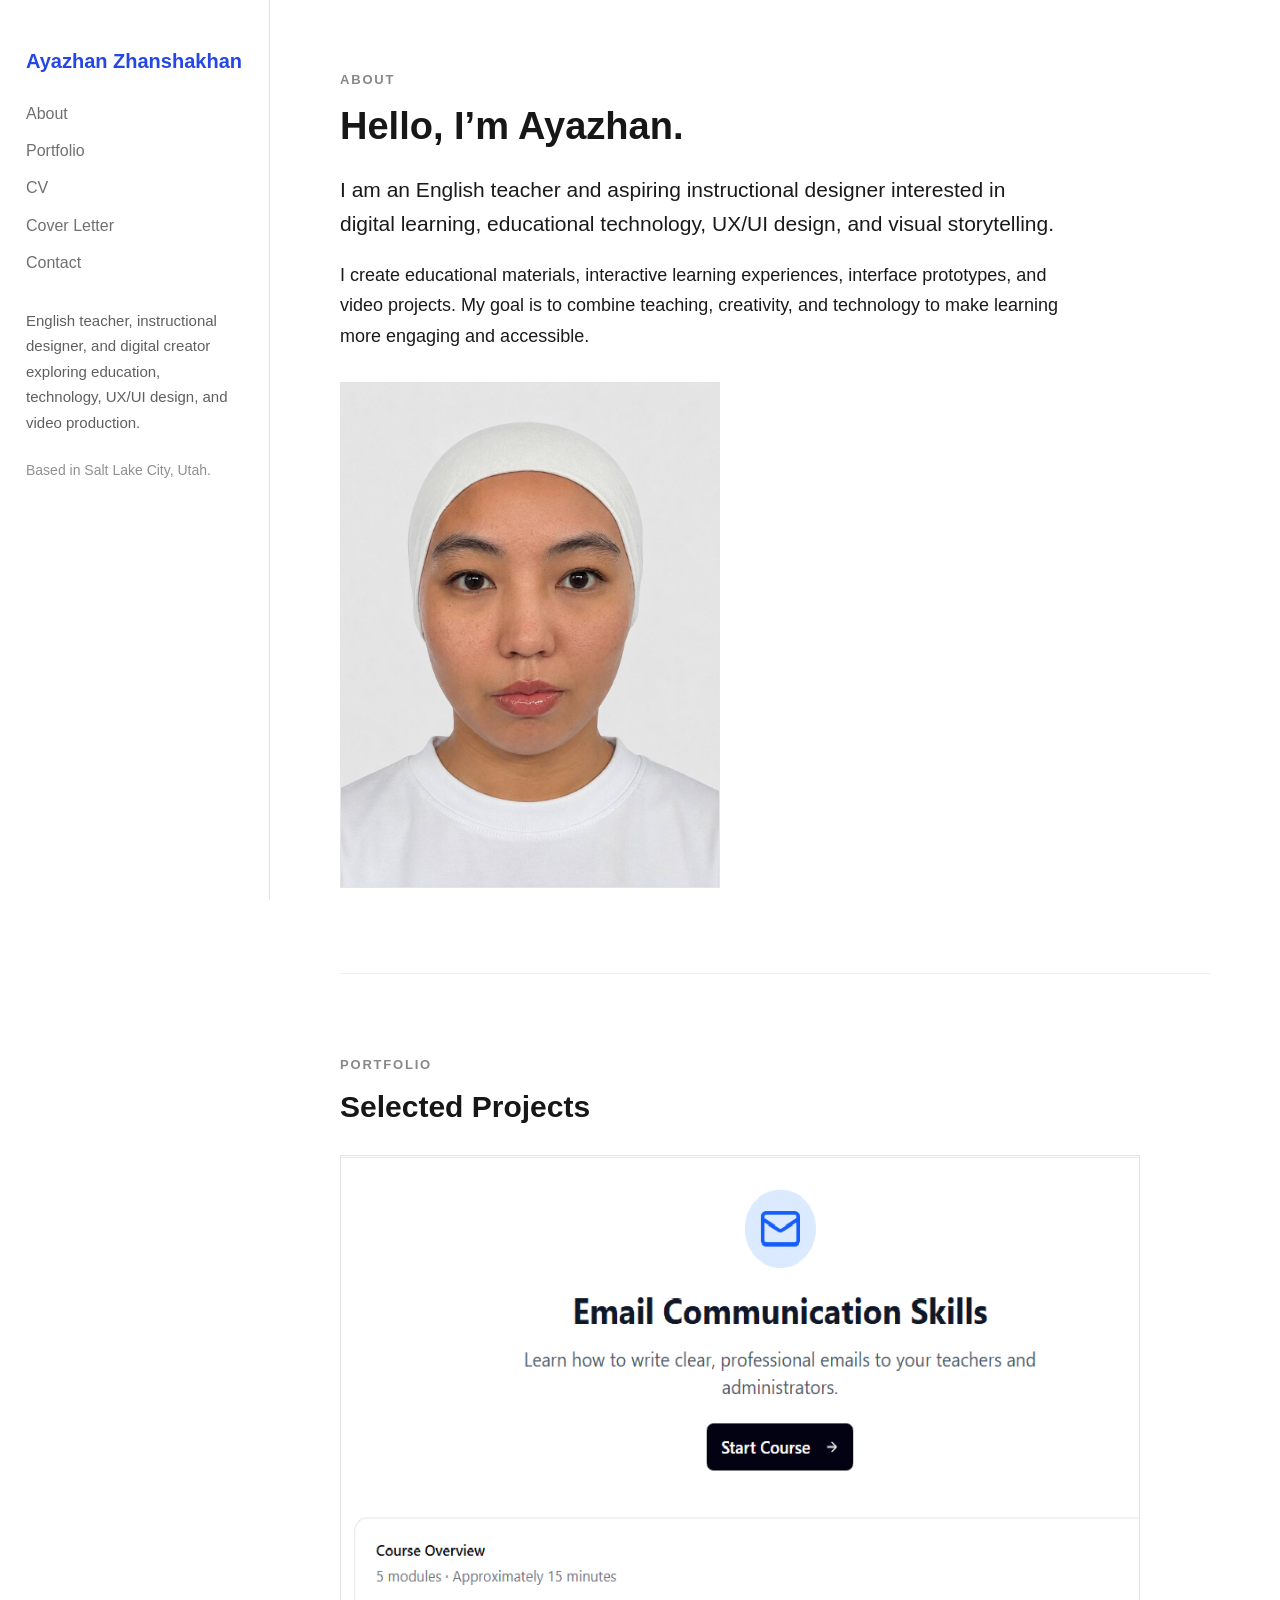
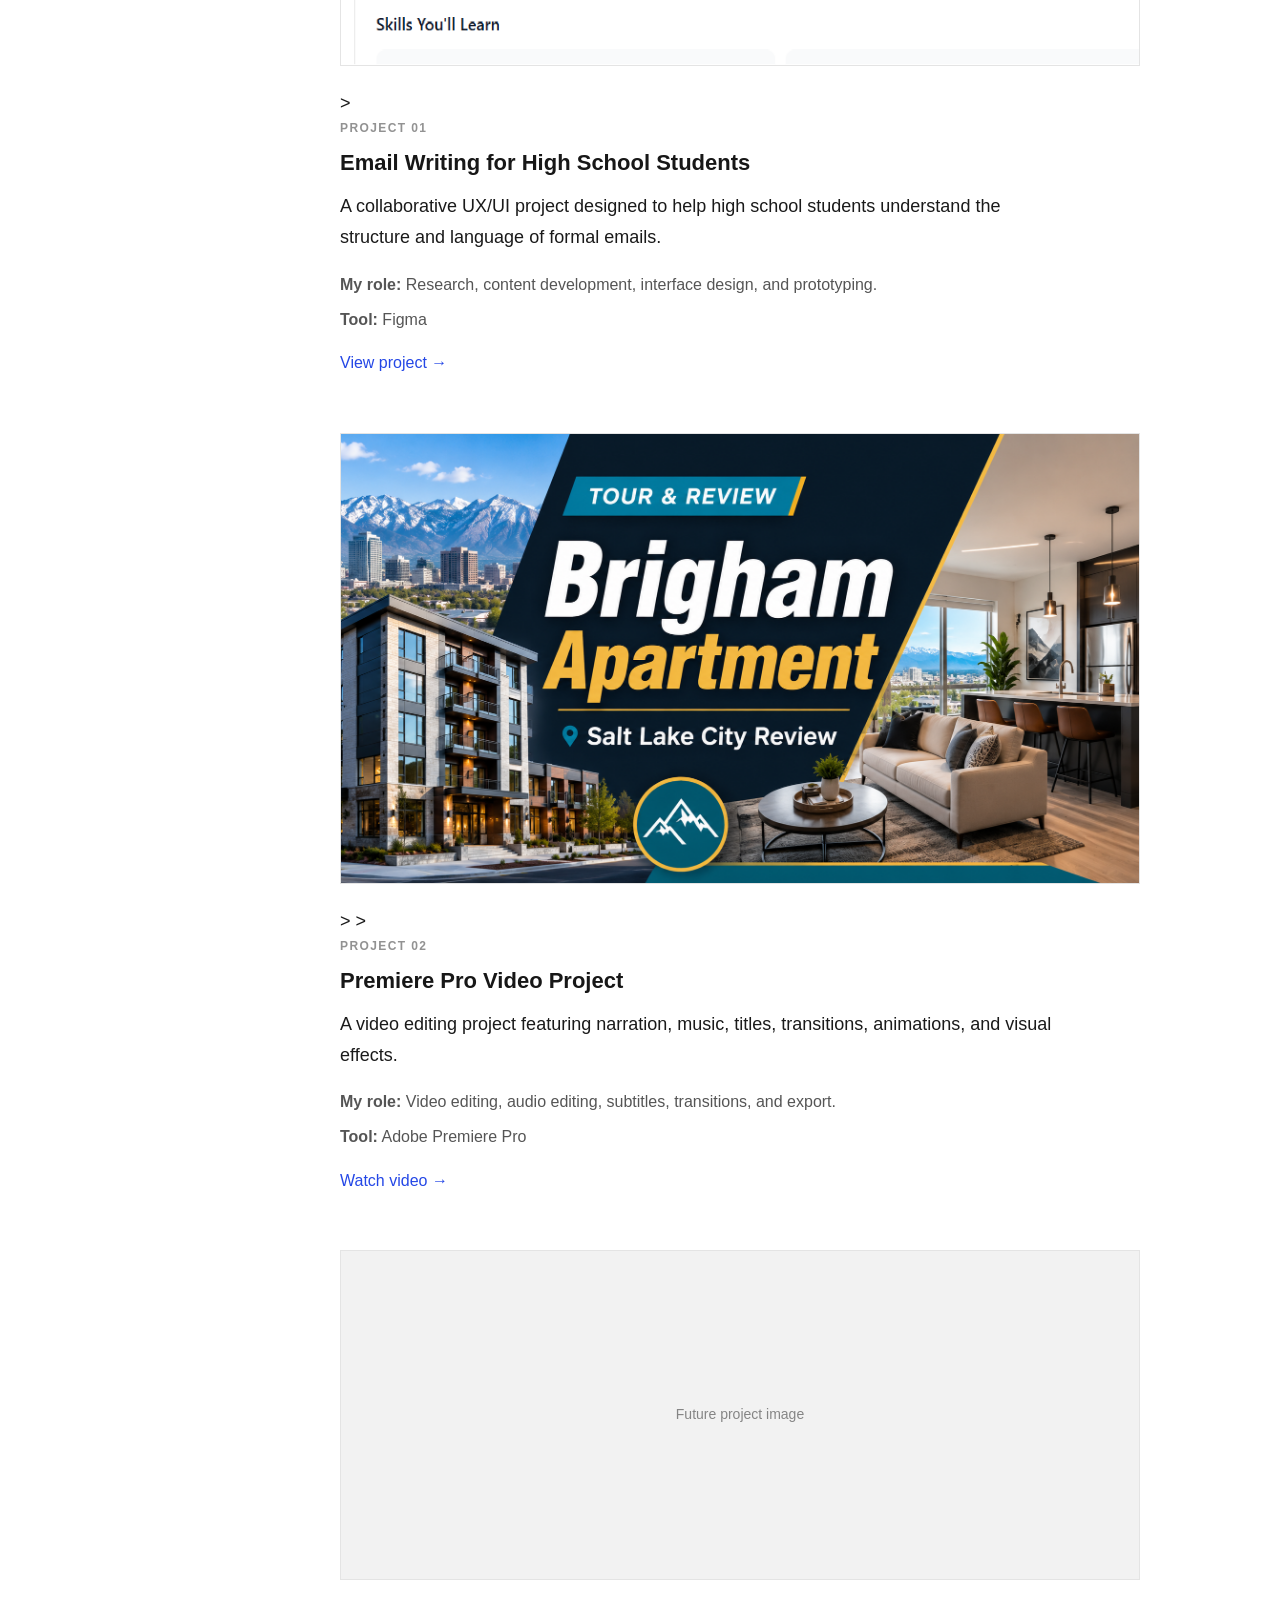
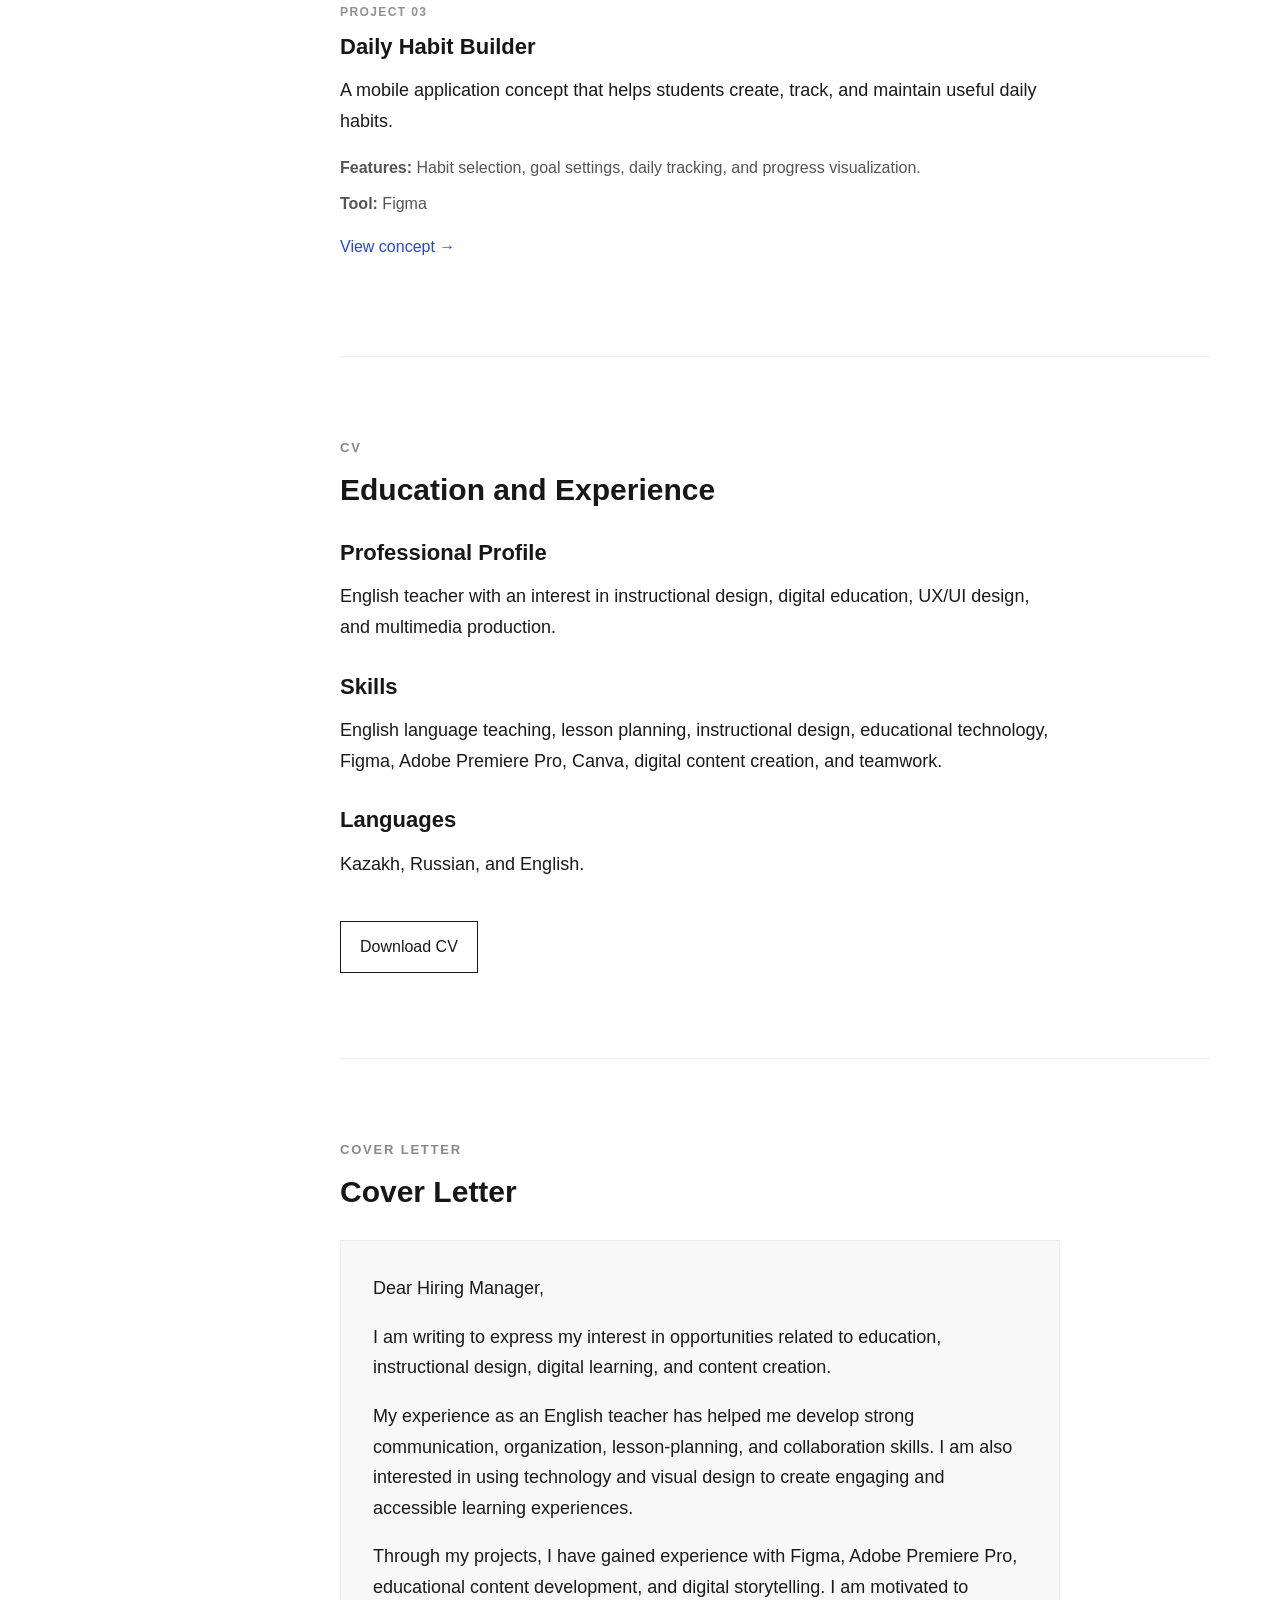
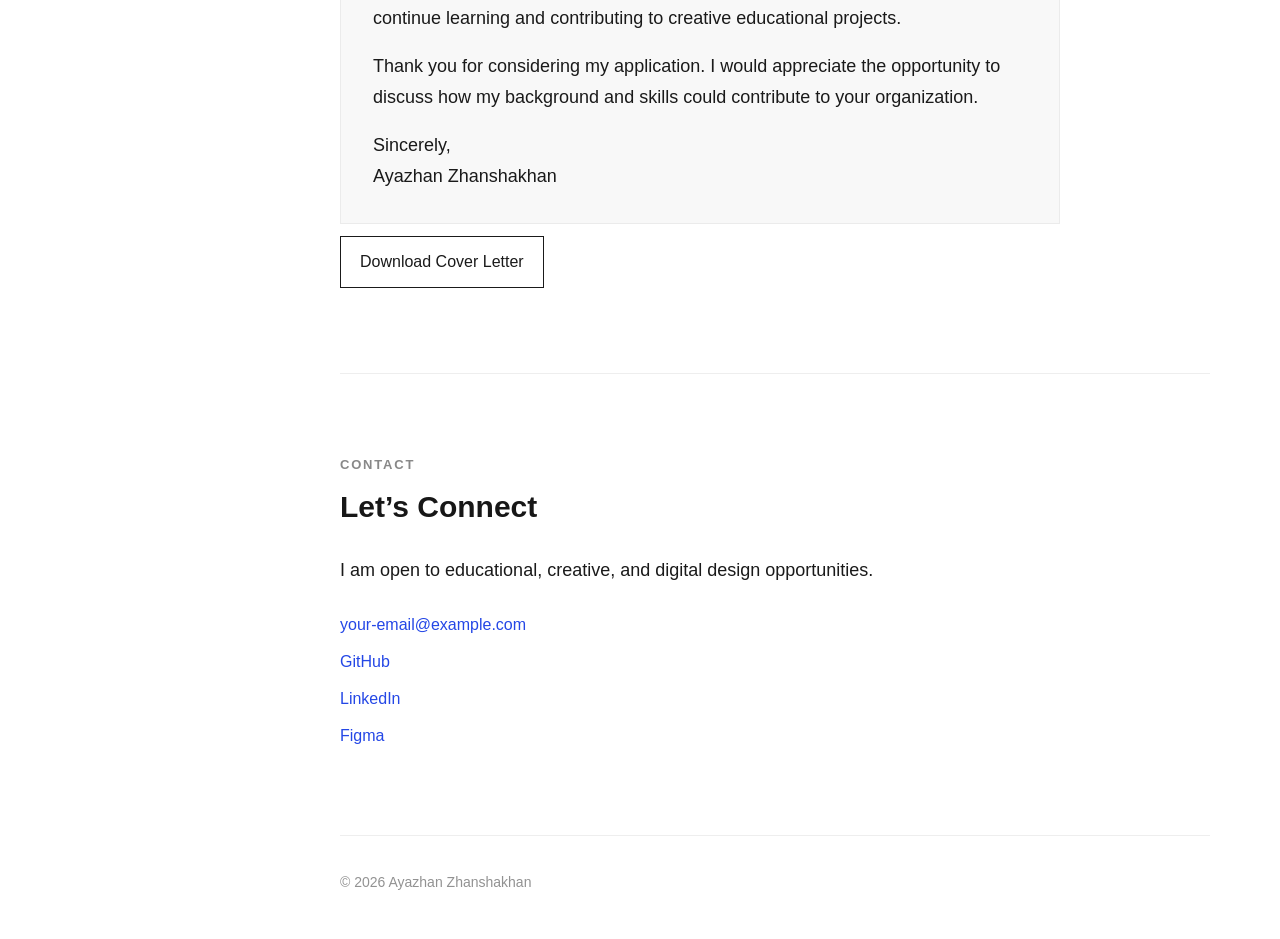
==== index.html @ 429265e7 "index.html" ====
<!DOCTYPE html>
<html lang="en">
<head>
  <meta charset="UTF-8">
  <meta name="viewport" content="width=device-width, initial-scale=1.0">

  <title>Ayazhan Zhanshakhan | Portfolio</title>

  <link rel="stylesheet" href="style.css">
</head>

<body>

  <div class="layout">

    <aside class="sidebar">

      <a class="name" href="#about">Ayazhan Zhanshakhan</a>

      <nav>
        <a href="#about">About</a>
        <a href="#projects">Portfolio</a>
        <a href="#cv">CV</a>
        <a href="#cover-letter">Cover Letter</a>
        <a href="#contact">Contact</a>
      </nav>

      <p class="intro">
        English teacher, instructional designer, and digital creator
        exploring education, technology, UX/UI design, and video production.
      </p>

      <p class="small-text">
        Based in Salt Lake City, Utah.
      </p>

    </aside>

    <main class="content">

      <section id="about" class="section hero">

        <p class="section-label">ABOUT</p>

        <h1>Hello, I’m Ayazhan.</h1>

        <p class="hero-text">
          I am an English teacher and aspiring instructional designer
          interested in digital learning, educational technology,
          UX/UI design, and visual storytelling.
        </p>

        <p>
          I create educational materials, interactive learning experiences,
          interface prototypes, and video projects. My goal is to combine
          teaching, creativity, and technology to make learning more engaging
          and accessible.
        </p>

      <img class="profile-photo" src="profile.jpg" alt="Ayazhan Zhanshakhan">

      </section>

      <section id="projects" class="section">

        <p class="section-label">PORTFOLIO</p>

        <h2>Selected Projects</h2>

        <div class="projects-grid">

          <article class="project-card">

      <img
  class="project-cover"
  src="./figma-project.png"
  alt="Figma project cover"
>
>

            <p class="project-number">PROJECT 01</p>

            <h3>Email Writing for High School Students</h3>

            <p>
              A collaborative UX/UI project designed to help high school
              students understand the structure and language of formal emails.
            </p>

            <p class="project-details">
              <strong>My role:</strong> Research, content development,
              interface design, and prototyping.
            </p>

            <p class="project-details">
              <strong>Tool:</strong> Figma
            </p>

         <a
  class="text-link"
  href="https://www.figma.com/make/5C29DuEDQfNIb1tpEvOKYN/Interactive-Communication-Skills-Module?fullscreen=1&t=7P2dflG2J21apfpF-1&code-node-id=0-9"
  target="_blank"
  rel="noopener noreferrer"
>
  View project →
</a>

          </article>

          <article class="project-card">

         <img
  class="project-cover"
  src="./premiere-project.png"
  alt="Brigham Apartment video review cover"
>
>
>

            <p class="project-number">PROJECT 02</p>

            <h3>Premiere Pro Video Project</h3>

            <p>
              A video editing project featuring narration, music,
              titles, transitions, animations, and visual effects.
            </p>

            <p class="project-details">
              <strong>My role:</strong> Video editing, audio editing,
              subtitles, transitions, and export.
            </p>

            <p class="project-details">
              <strong>Tool:</strong> Adobe Premiere Pro
            </p>

            <a class="text-link" href="https://drive.google.com/file/d/1sIJ8aYVLWOvwFfkOxB7EPO0jtzEZ383_/view?usp=drivesdk" target="_blank">
              Watch video →
            </a>

          </article>

          <article class="project-card">

            <div class="project-image">
              Future project image
            </div>

            <p class="project-number">PROJECT 03</p>

            <h3>Daily Habit Builder</h3>

            <p>
              A mobile application concept that helps students create,
              track, and maintain useful daily habits.
            </p>

            <p class="project-details">
              <strong>Features:</strong> Habit selection, goal settings,
              daily tracking, and progress visualization.
            </p>

            <p class="project-details">
              <strong>Tool:</strong> Figma
            </p>

            <a class="text-link" href="#" target="_blank">
              View concept →
            </a>

          </article>

        </div>

      </section>

      <section id="cv" class="section">

        <p class="section-label">CV</p>

        <h2>Education and Experience</h2>

        <div class="cv-block">

          <h3>Professional Profile</h3>

          <p>
            English teacher with an interest in instructional design,
            digital education, UX/UI design, and multimedia production.
          </p>

        </div>

        <div class="cv-block">

          <h3>Skills</h3>

          <p>
            English language teaching, lesson planning, instructional design,
            educational technology, Figma, Adobe Premiere Pro,
            Canva, digital content creation, and teamwork.
          </p>

        </div>

        <div class="cv-block">

          <h3>Languages</h3>

          <p>
            Kazakh, Russian, and English.
          </p>

        </div>

        <a class="button" href="#" target="_blank">
          Download CV
        </a>

      </section>

      <section id="cover-letter" class="section">

        <p class="section-label">COVER LETTER</p>

        <h2>Cover Letter</h2>

        <div class="letter">

          <p>Dear Hiring Manager,</p>

          <p>
            I am writing to express my interest in opportunities related to
            education, instructional design, digital learning, and content
            creation.
          </p>

          <p>
            My experience as an English teacher has helped me develop strong
            communication, organization, lesson-planning, and collaboration
            skills. I am also interested in using technology and visual design
            to create engaging and accessible learning experiences.
          </p>

          <p>
            Through my projects, I have gained experience with Figma,
            Adobe Premiere Pro, educational content development,
            and digital storytelling. I am motivated to continue learning
            and contributing to creative educational projects.
          </p>

          <p>
            Thank you for considering my application. I would appreciate
            the opportunity to discuss how my background and skills could
            contribute to your organization.
          </p>

          <p>
            Sincerely,<br>
            Ayazhan Zhanshakhan
          </p>

        </div>

        <a class="button" href="#" target="_blank">
          Download Cover Letter
        </a>

      </section>

      <section id="contact" class="section">

        <p class="section-label">CONTACT</p>

        <h2>Let’s Connect</h2>

        <p>
          I am open to educational, creative, and digital design opportunities.
        </p>

        <div class="contact-links">

          <a href="mailto:your-email@example.com">
            your-email@example.com
          </a>

          <a href="https://github.com/your-username" target="_blank">
            GitHub
          </a>

          <a href="#" target="_blank">
            LinkedIn
          </a>

          <a href="#" target="_blank">
            Figma
          </a>

        </div>

      </section>

      <footer>
        <p>© 2026 Ayazhan Zhanshakhan</p>
      </footer>

    </main>

  </div>

</body>
</html>
---- style.css ----
* {
  box-sizing: border-box;
}

html {
  scroll-behavior: smooth;
}

body {
  margin: 0;
  background: #ffffff;
  color: #1a1a1a;
  font-family: Arial, Helvetica, sans-serif;
  font-size: 18px;
  line-height: 1.7;
}

a {
  color: inherit;
}

/* ОСНОВНАЯ СТРУКТУРА */

.layout {
  display: grid;
  grid-template-columns: 270px minmax(0, 1fr);
  min-height: 100vh;
}

/* ЛЕВАЯ ПАНЕЛЬ */

.sidebar {
  position: fixed;
  top: 0;
  left: 0;
  width: 270px;
  height: 100vh;
  padding: 48px 26px;
  overflow-y: auto;
  border-right: 1px solid #e2e2e2;
  background: #ffffff;
}

.name {
  display: block;
  margin-bottom: 26px;
  color: #2447e6;
  font-size: 20px;
  font-weight: 600;
  line-height: 1.3;
  text-decoration: none;
}

.sidebar nav {
  margin-bottom: 32px;
}

.sidebar nav a {
  display: block;
  width: fit-content;
  margin-bottom: 10px;
  color: #707070;
  font-size: 16px;
  text-decoration: none;
  transition: color 0.2s ease;
}

.sidebar nav a:hover {
  color: #2447e6;
}

.intro {
  max-width: 210px;
  margin: 0;
  color: #5f5f5f;
  font-size: 15px;
  line-height: 1.7;
}

.small-text {
  margin-top: 24px;
  color: #909090;
  font-size: 14px;
}

/* ОСНОВНОЙ КОНТЕНТ */

.content {
  grid-column: 2;
  width: 100%;
  max-width: 1050px;
  padding: 54px 70px 40px;
}

.section {
  padding: 15px 0 85px;
  border-bottom: 1px solid #eeeeee;
}

.section + .section {
  padding-top: 80px;
}

.section-label {
  margin: 0 0 12px;
  color: #888888;
  font-size: 13px;
  font-weight: 600;
  letter-spacing: 1.8px;
}

h1,
h2,
h3 {
  color: #171717;
  line-height: 1.25;
}

h1 {
  margin: 0 0 22px;
  font-size: 38px;
  font-weight: 600;
}

h2 {
  margin: 0 0 30px;
  font-size: 30px;
  font-weight: 600;
}

h3 {
  margin: 10px 0 15px;
  font-size: 22px;
  font-weight: 600;
}

p {
  max-width: 720px;
  margin-top: 0;
  margin-bottom: 18px;
  font-size: 18px;
}

.hero-text {
  max-width: 720px;
  font-size: 21px;
  line-height: 1.65;
}

/* ФОТО */

.profile-photo {
  display: block;
  width: 100%;
  max-width: 380px;
  height: auto;
  margin-top: 30px;
  border: 1px solid #e4e4e4;
}

/* ПРОЕКТЫ */

.projects-grid {
  display: grid;
  grid-template-columns: 1fr;
  gap: 45px;
}

.project-card {
  width: 100%;
  max-width: 800px;
  padding-bottom: 10px;
}

.project-image {
  display: flex;
  align-items: center;
  justify-content: center;
  width: 100%;
  height: 330px;
  margin-bottom: 22px;
  border: 1px solid #e4e4e4;
  background: #f2f2f2;
  color: #858585;
  font-size: 14px;
}

.project-number {
  margin-bottom: 5px;
  color: #929292;
  font-size: 12px;
  font-weight: 600;
  letter-spacing: 1.4px;
}

.project-details {
  margin-bottom: 8px;
  color: #555555;
  font-size: 16px;
}

.text-link {
  display: inline-block;
  margin-top: 8px;
  color: #2447e6;
  font-size: 16px;
  font-weight: 500;
  text-decoration: none;
}

.text-link:hover {
  text-decoration: underline;
}

/* CV */

.cv-block {
  max-width: 720px;
  margin-bottom: 30px;
}

.button {
  display: inline-block;
  margin-top: 12px;
  padding: 11px 19px;
  border: 1px solid #1a1a1a;
  background: transparent;
  color: #1a1a1a;
  font-size: 16px;
  text-decoration: none;
  transition: all 0.2s ease;
}

.button:hover {
  background: #1a1a1a;
  color: #ffffff;
}

/* COVER LETTER */

.letter {
  max-width: 720px;
  padding: 32px;
  border: 1px solid #ebebeb;
  background: #f8f8f8;
}

.letter p:last-child {
  margin-bottom: 0;
}

/* CONTACT */

.contact-links {
  display: flex;
  flex-direction: column;
  align-items: flex-start;
  gap: 10px;
  margin-top: 25px;
}

.contact-links a {
  color: #2447e6;
  font-size: 16px;
  text-decoration: none;
}

.contact-links a:hover {
  text-decoration: underline;
}

/* FOOTER */

footer {
  padding: 35px 0 5px;
  color: #929292;
}

footer p {
  margin: 0;
  font-size: 14px;
}

/* ПЛАНШЕТЫ */

@media (max-width: 800px) {
  .layout {
    display: block;
  }

  .sidebar {
    position: static;
    width: 100%;
    height: auto;
    padding: 30px 24px;
    border-right: none;
    border-bottom: 1px solid #e2e2e2;
  }

  .sidebar nav {
    margin-bottom: 24px;
  }

  .sidebar nav a {
    display: inline-block;
    margin-right: 16px;
    margin-bottom: 8px;
  }

  .intro {
    max-width: 520px;
  }

  .content {
    width: 100%;
    max-width: none;
    padding: 40px 24px;
  }

  .section {
    padding-bottom: 65px;
  }

  .section + .section {
    padding-top: 60px;
  }

  h1 {
    font-size: 32px;
  }

  h2 {
    font-size: 27px;
  }

  h3 {
    font-size: 21px;
  }

  p {
    font-size: 17px;
  }

  .hero-text {
    font-size: 19px;
  }

  .profile-photo {
    max-width: 340px;
    height: auto;
  }

  .project-image {
    height: 260px;
  }

  .letter {
    padding: 24px;
  }
}

/* ТЕЛЕФОНЫ */

@media (max-width: 480px) {
  body {
    font-size: 16px;
  }

  .sidebar {
    padding: 25px 20px;
  }

  .content {
    padding: 34px 20px;
  }

  h1 {
    font-size: 29px;
  }

  h2 {
    font-size: 25px;
  }

  p {
    font-size: 16px;
  }

  .hero-text {
    font-size: 18px;
  }

  .profile-photo {
    width: 100%;
    max-width: 100%;
    height: auto;
  }

  .project-image {
    height: 220px;
  }
}
.project-cover {
  display: block;
  width: 100%;
  max-width: 800px;
  height: auto;
  margin-bottom: 22px;
  border: 1px solid #e4e4e4;
}
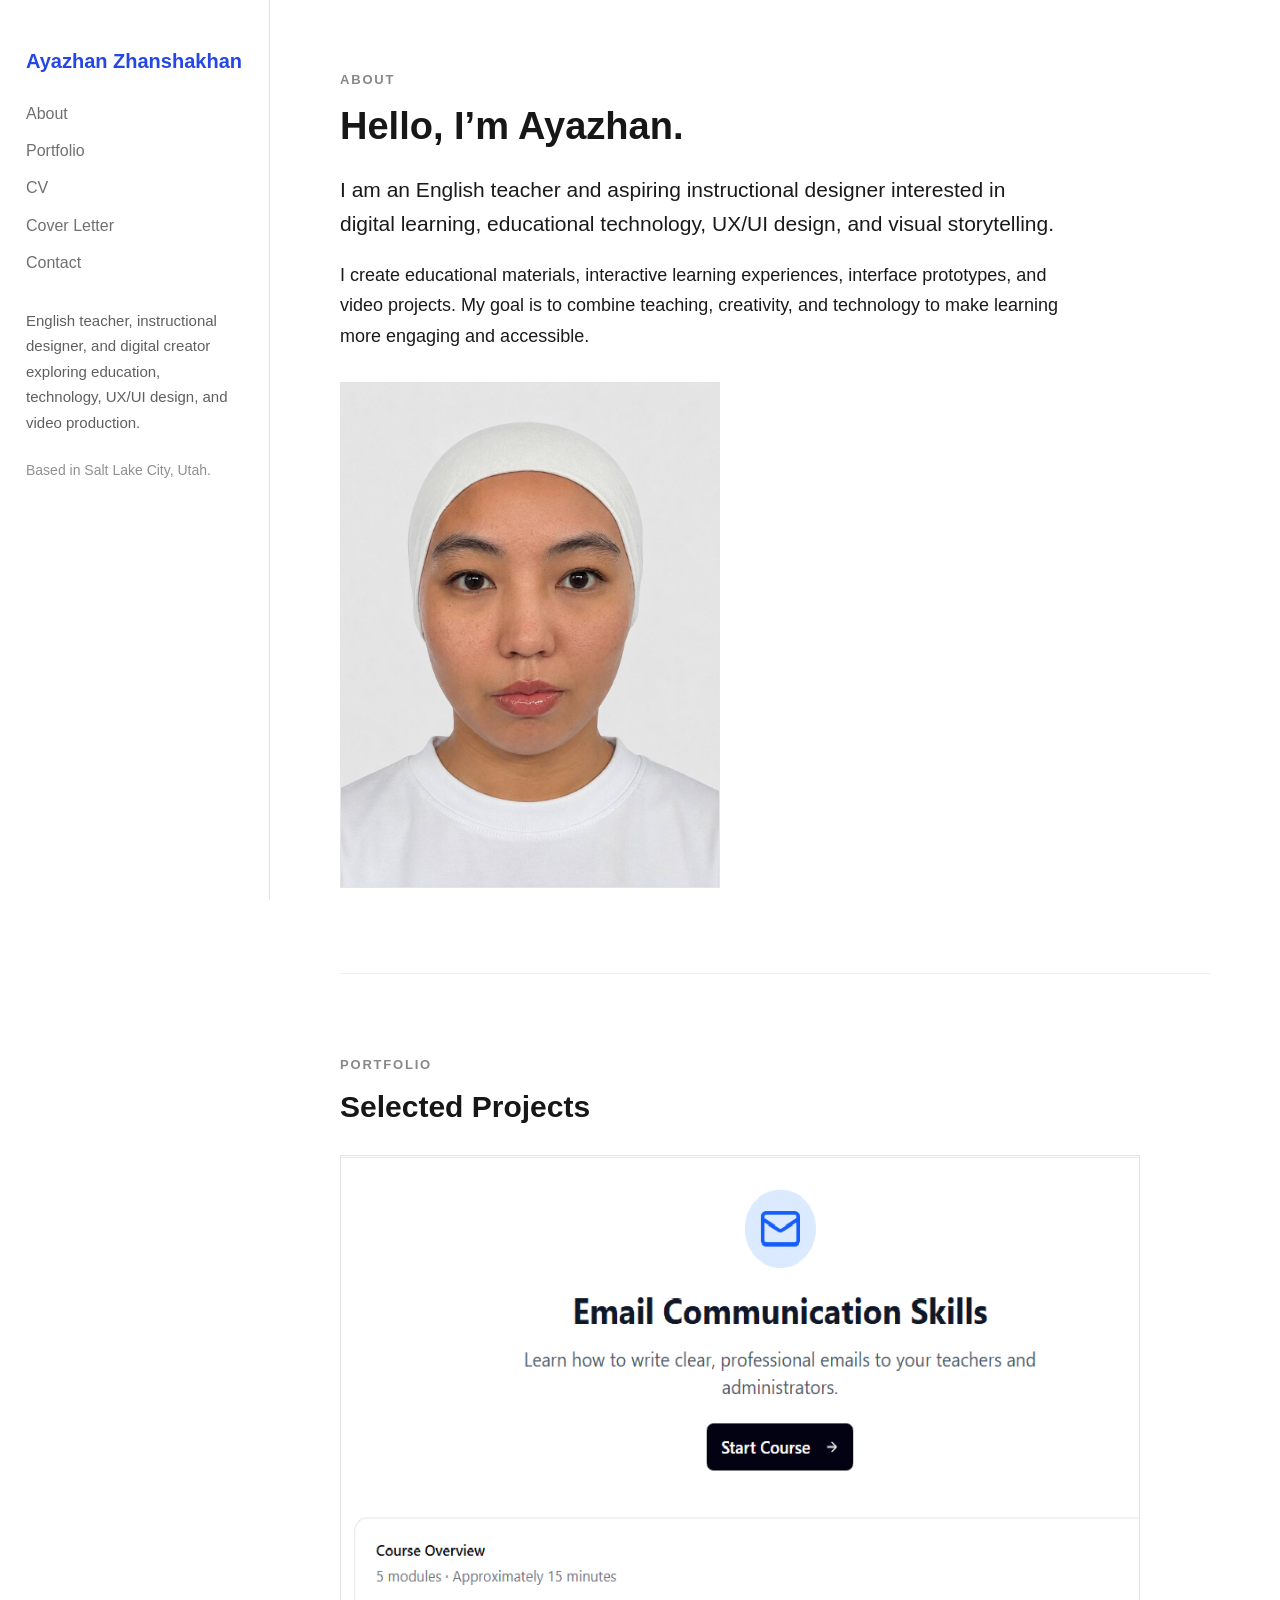
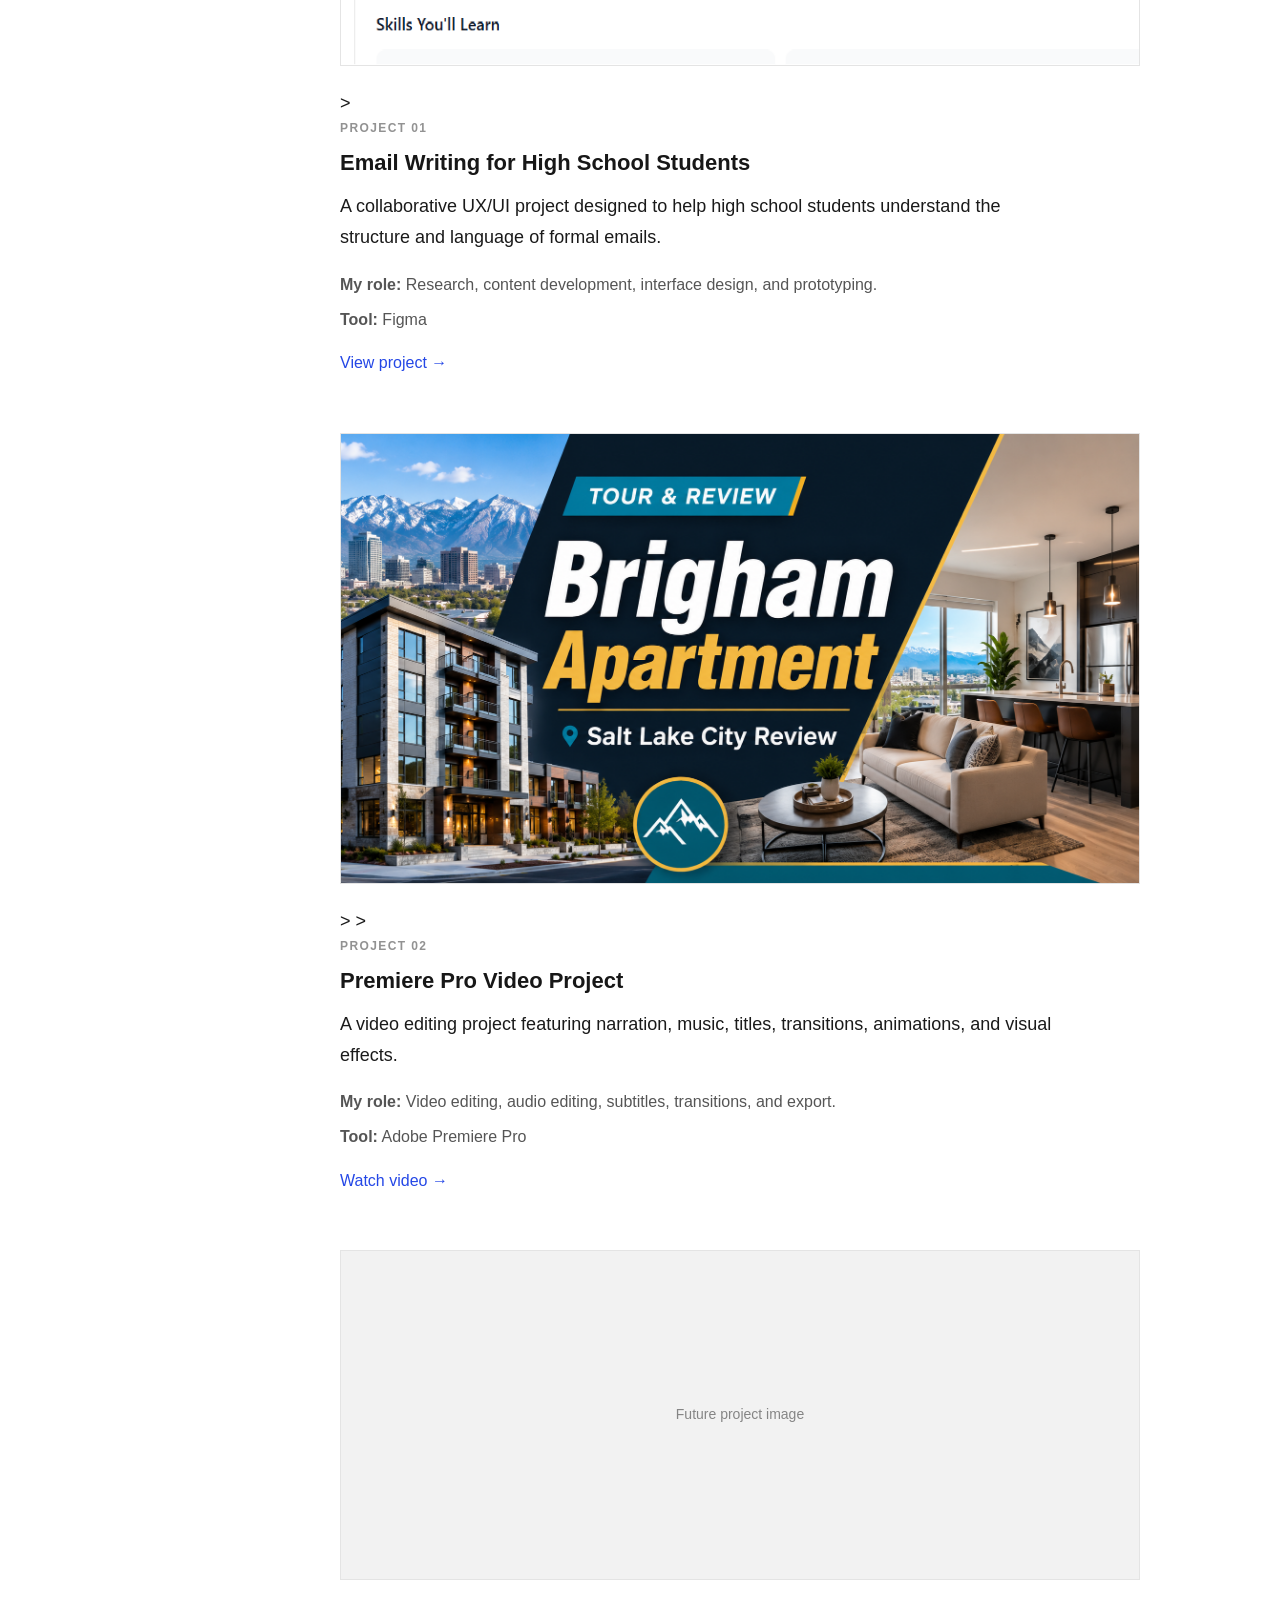
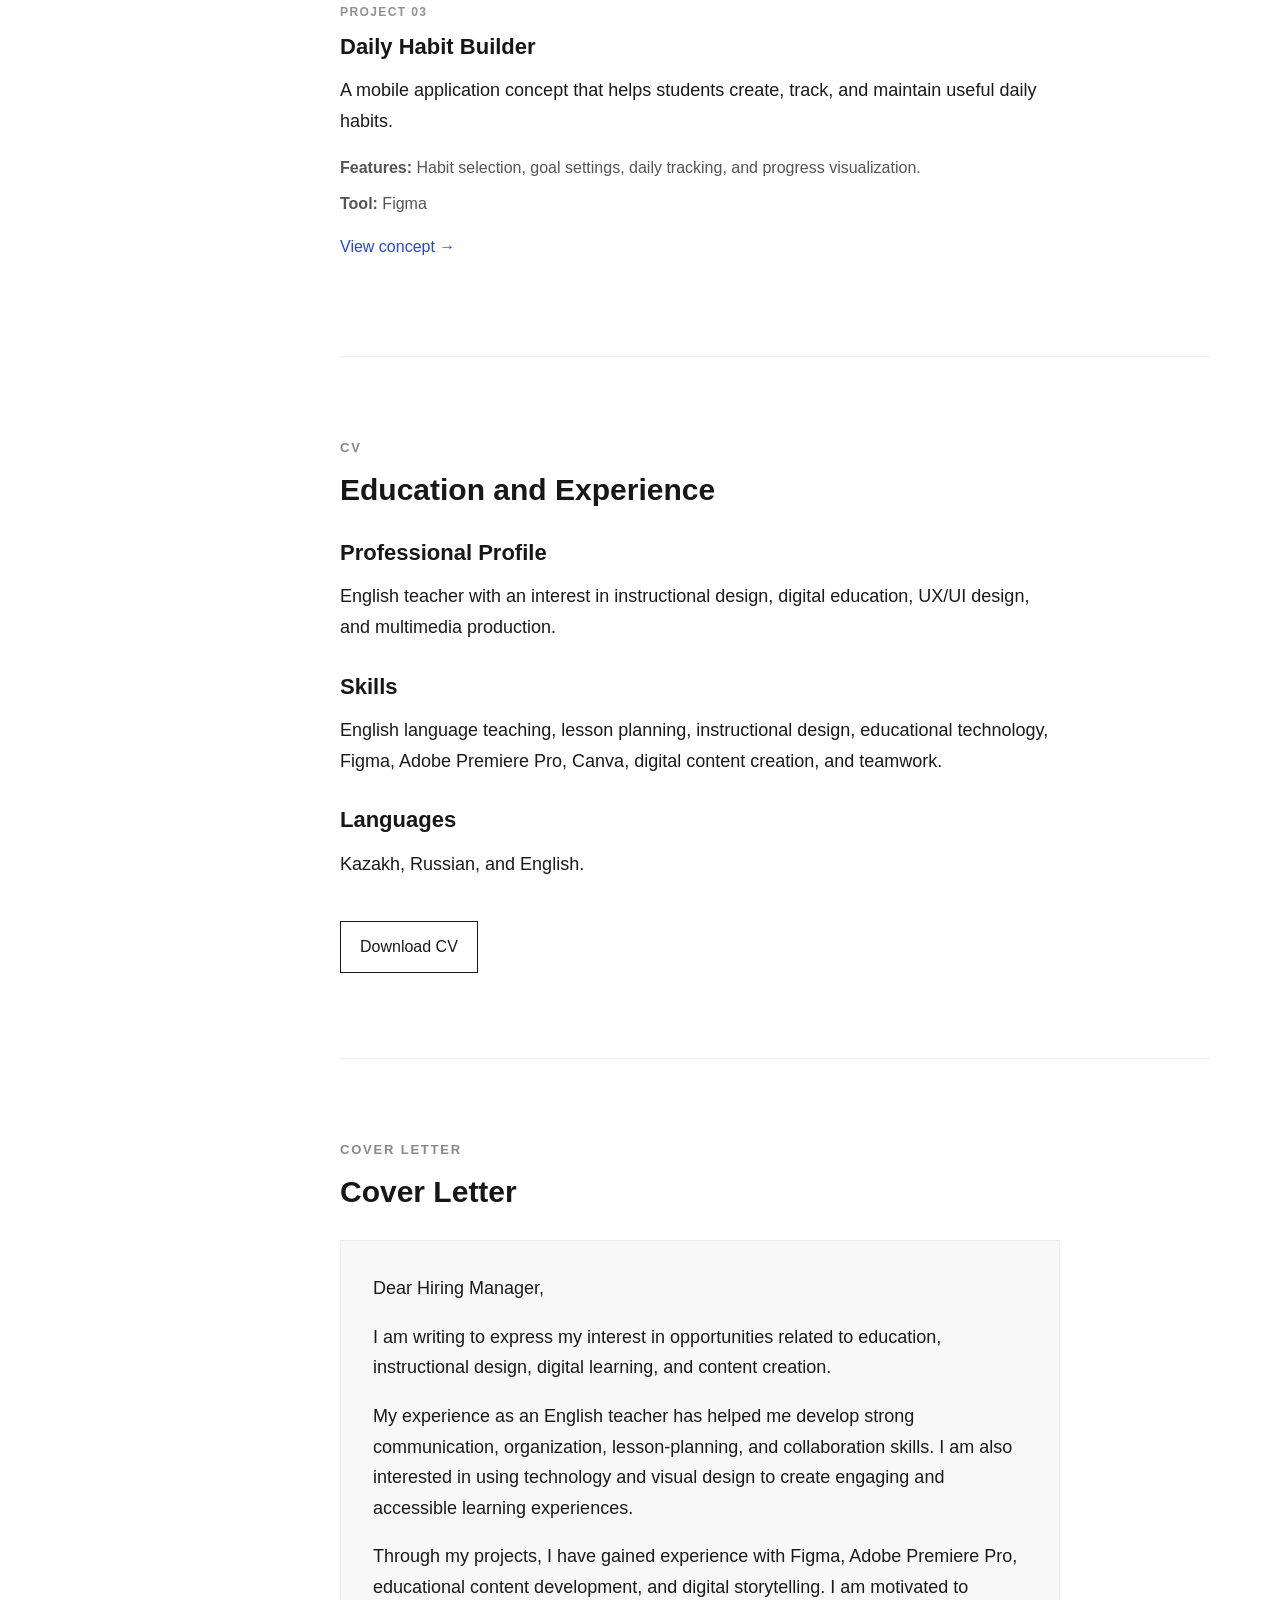
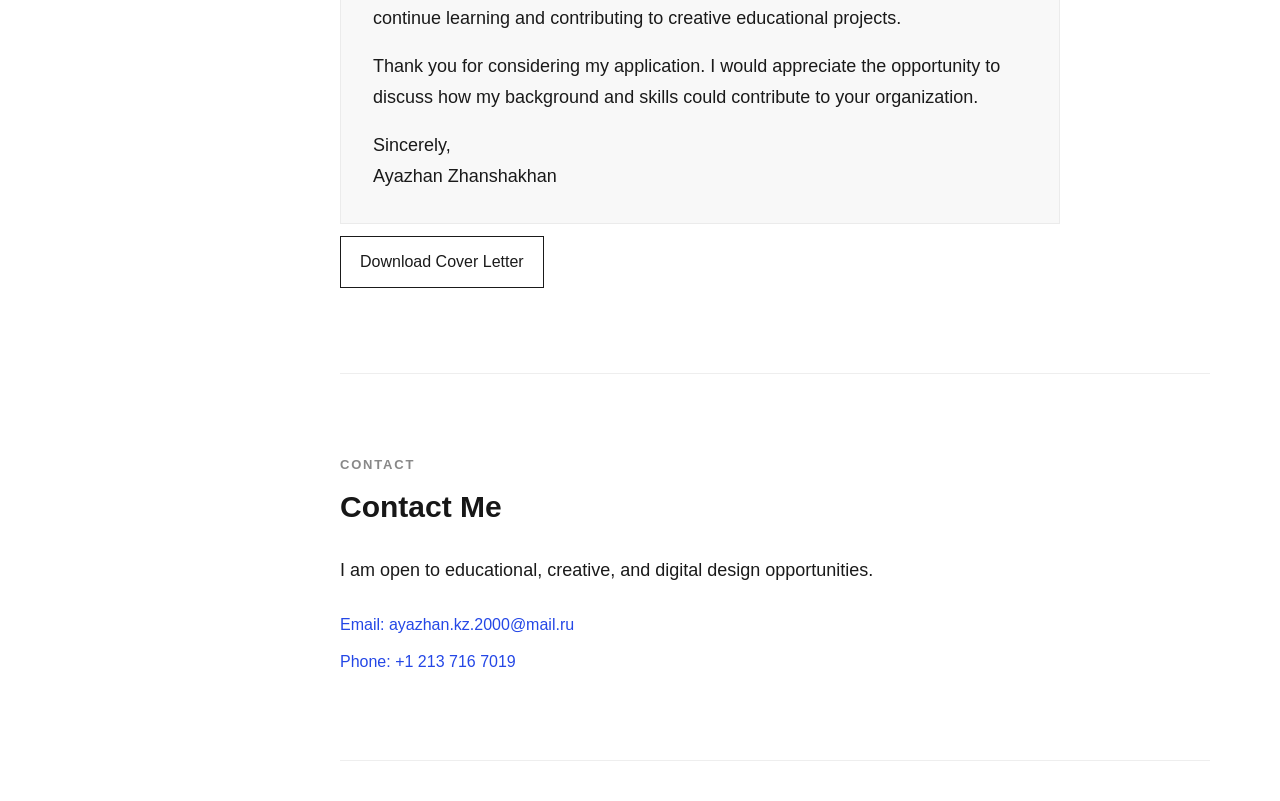
==== commit c732adff: "index.html" ====
--- a/index.html
+++ b/index.html
@@ -214,9 +214,14 @@
 
         </div>
 
-        <a class="button" href="#" target="_blank">
-          Download CV
-        </a>
+       <a
+  class="button"
+  href="./Ayazhan-CV.pdf.pdf"
+  target="_blank"
+  rel="noopener noreferrer"
+>
+  Download CV
+</a>
 
       </section>
 
@@ -263,51 +268,37 @@
 
         </div>
 
-        <a class="button" href="#" target="_blank">
-          Download Cover Letter
-        </a>
+        <a
+  class="button"
+  href="./Ayazhan-Cover-Letter.pdf"
+  target="_blank"
+  rel="noopener noreferrer"
+>
+  Download Cover Letter
+</a>
 
       </section>
 
-      <section id="contact" class="section">
-
-        <p class="section-label">CONTACT</p>
-
-        <h2>Let’s Connect</h2>
-
-        <p>
-          I am open to educational, creative, and digital design opportunities.
-        </p>
-
-        <div class="contact-links">
-
-          <a href="mailto:your-email@example.com">
-            your-email@example.com
-          </a>
-
-          <a href="https://github.com/your-username" target="_blank">
-            GitHub
-          </a>
-
-          <a href="#" target="_blank">
-            LinkedIn
-          </a>
-
-          <a href="#" target="_blank">
-            Figma
-          </a>
-
-        </div>
-
-      </section>
-
-      <footer>
-        <p>© 2026 Ayazhan Zhanshakhan</p>
-      </footer>
-
-    </main>
+     <section id="contact" class="section">
+
+  <p class="section-label">CONTACT</p>
+
+  <h2>Contact Me</h2>
+
+  <p>
+    I am open to educational, creative, and digital design opportunities.
+  </p>
+
+  <div class="contact-links">
+
+    <a href="mailto:ayazhan.kz.2000@mail.ru">
+      Email: ayazhan.kz.2000@mail.ru
+    </a>
+
+    <a href="tel:+12137167019">
+      Phone: +1 213 716 7019
+    </a>
 
   </div>
 
-</body>
-</html>
+</section>
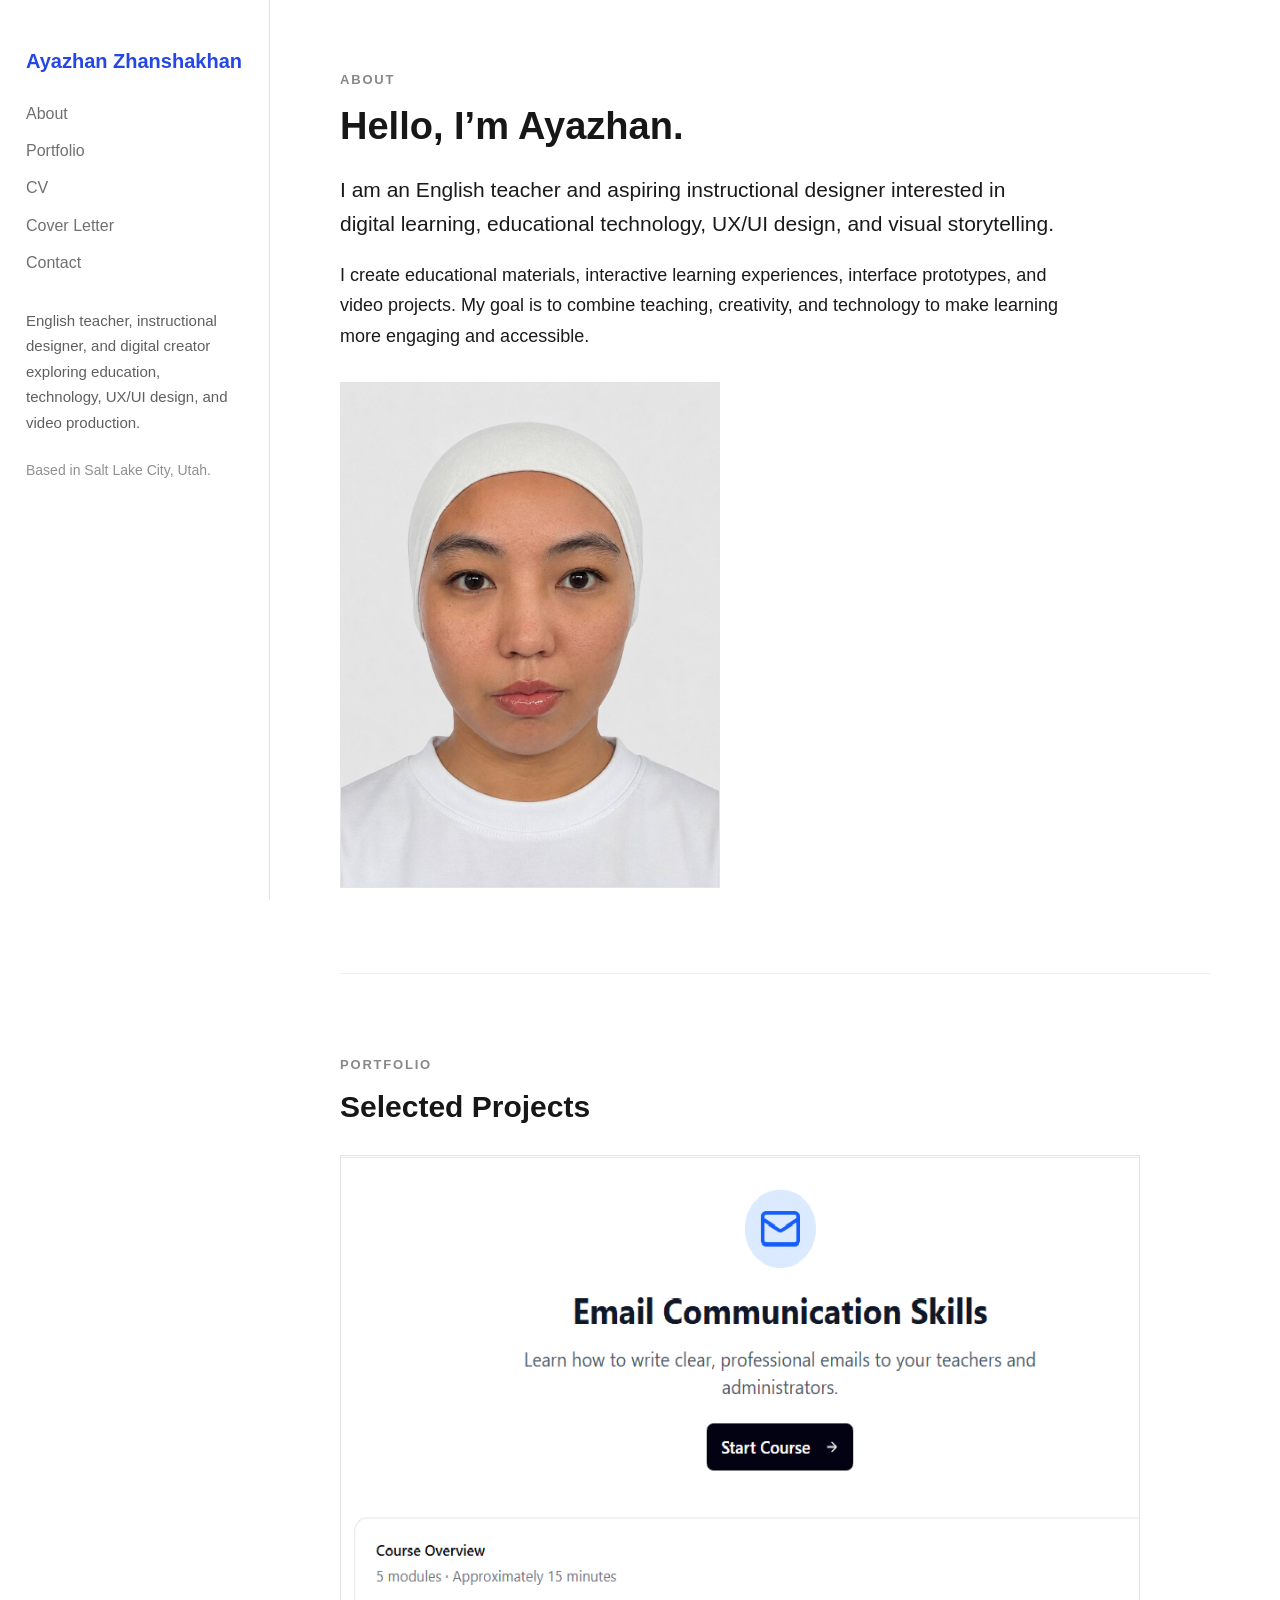
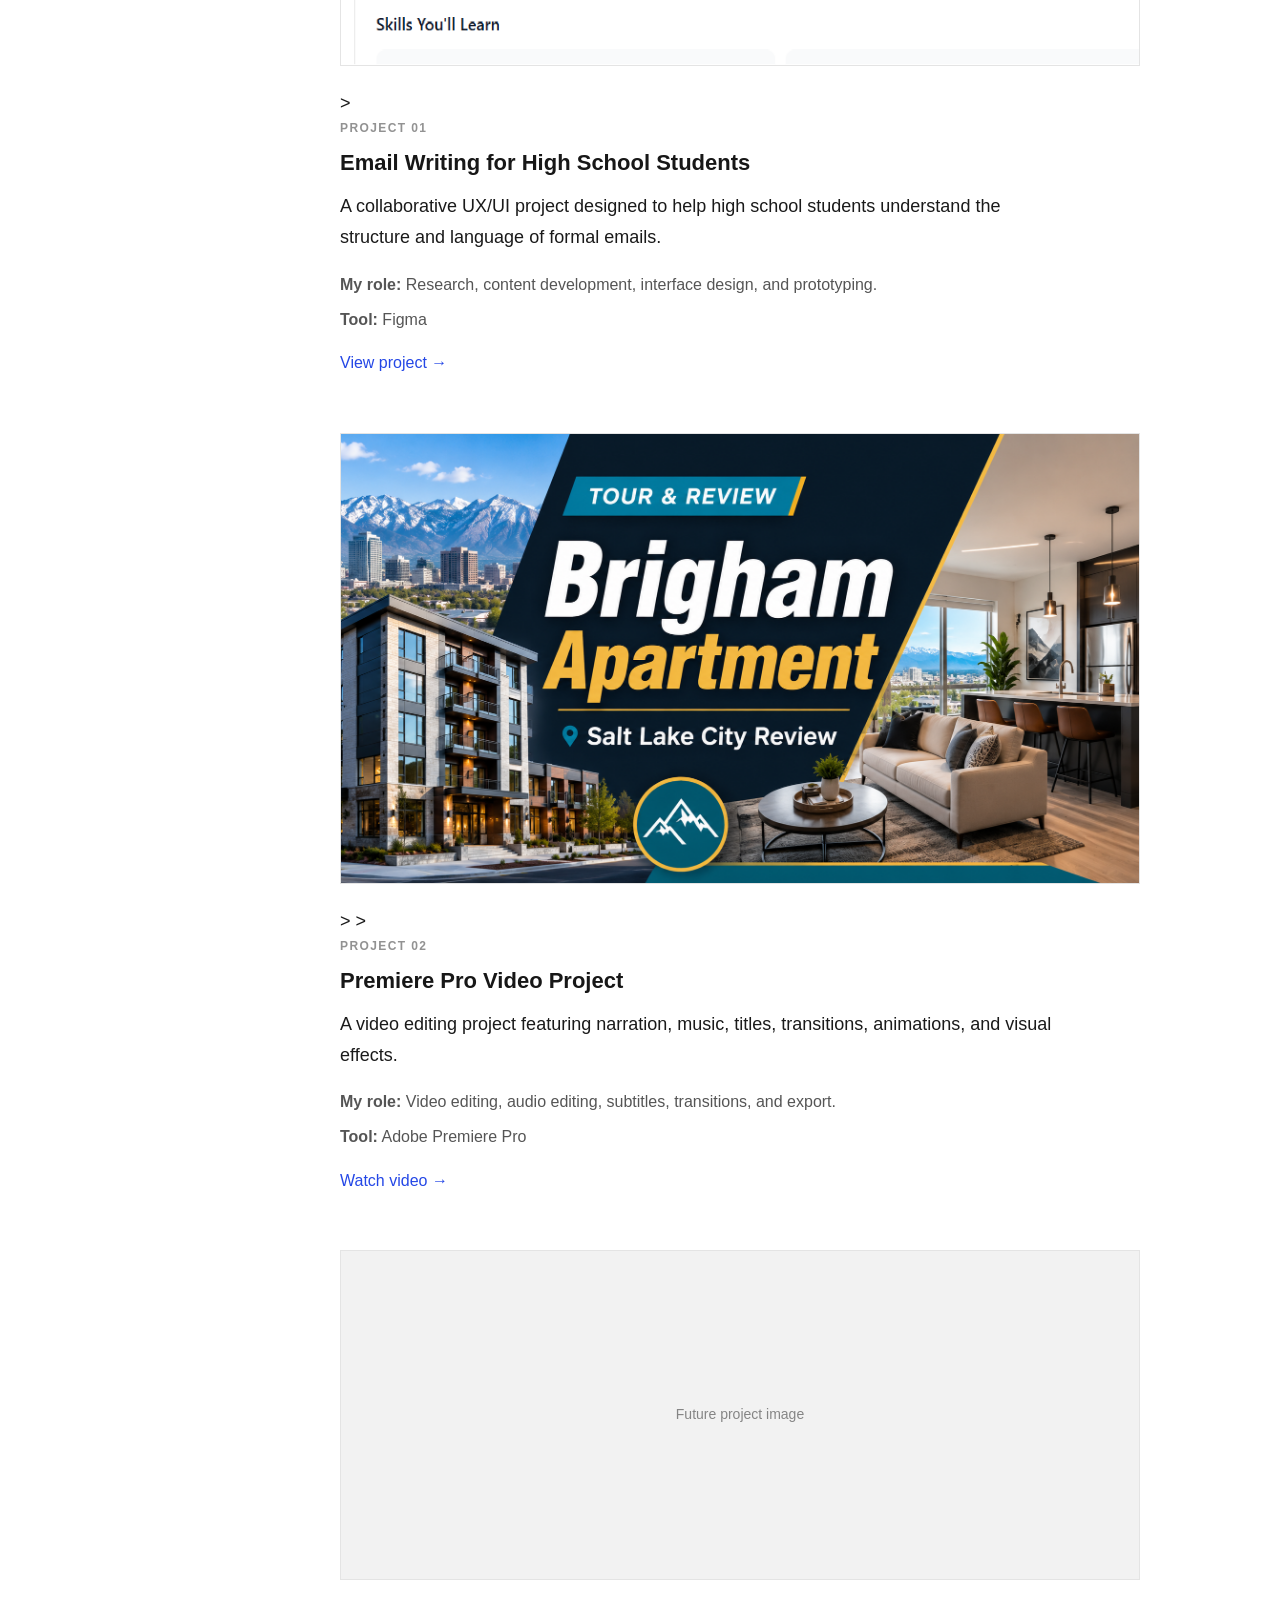
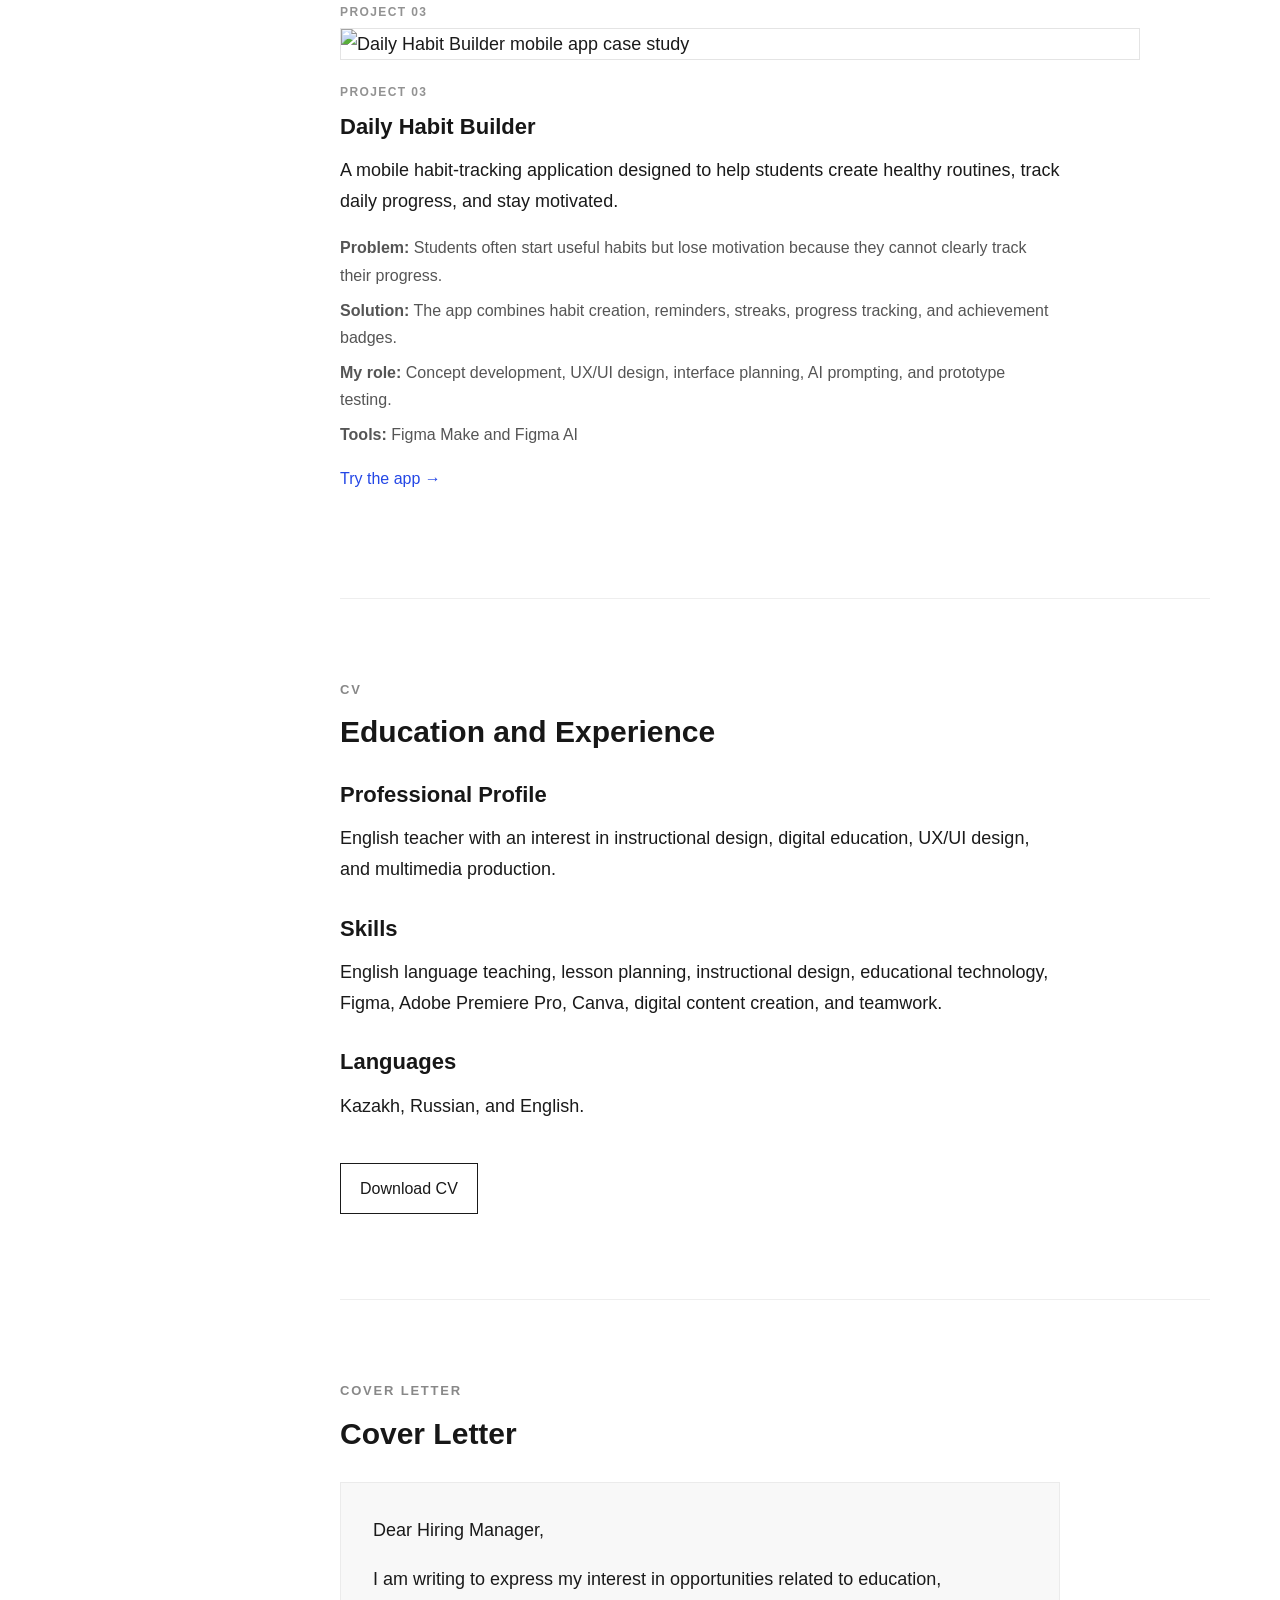
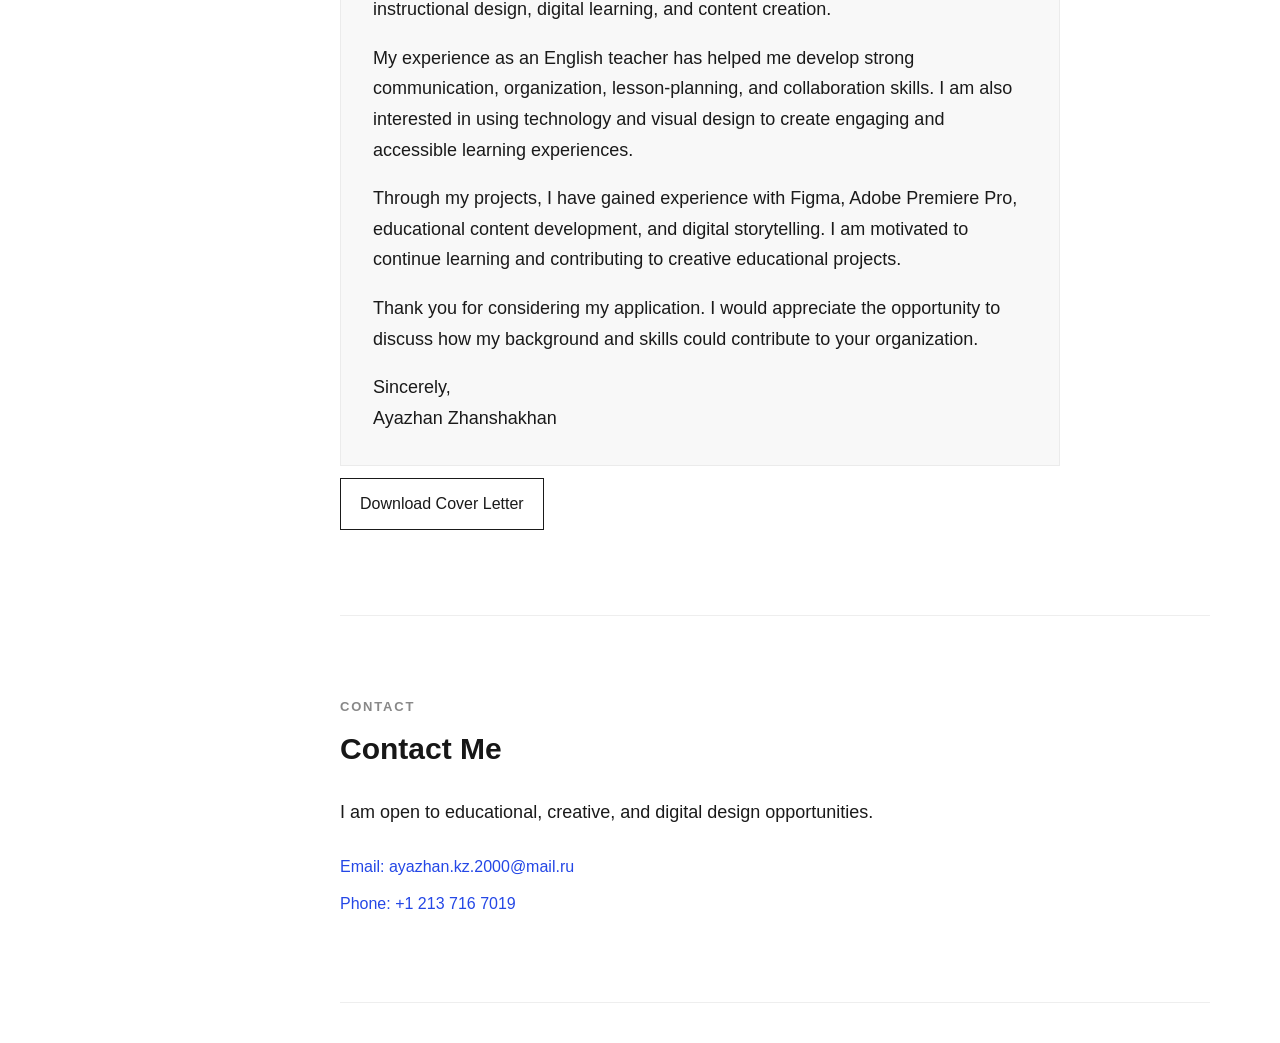
==== commit c6cc8a43: "index.html" ====
--- a/index.html
+++ b/index.html
@@ -149,27 +149,52 @@
 
             <p class="project-number">PROJECT 03</p>
 
-            <h3>Daily Habit Builder</h3>
-
-            <p>
-              A mobile application concept that helps students create,
-              track, and maintain useful daily habits.
-            </p>
-
-            <p class="project-details">
-              <strong>Features:</strong> Habit selection, goal settings,
-              daily tracking, and progress visualization.
-            </p>
-
-            <p class="project-details">
-              <strong>Tool:</strong> Figma
-            </p>
-
-            <a class="text-link" href="#" target="_blank">
-              View concept →
-            </a>
-
-          </article>
+            <article class="project-card">
+
+  <img
+    class="project-cover"
+    src="./daily-habit-builder.png"
+    alt="Daily Habit Builder mobile app case study"
+  >
+
+  <p class="project-number">PROJECT 03</p>
+
+  <h3>Daily Habit Builder</h3>
+
+  <p>
+    A mobile habit-tracking application designed to help students
+    create healthy routines, track daily progress, and stay motivated.
+  </p>
+
+  <p class="project-details">
+    <strong>Problem:</strong> Students often start useful habits
+    but lose motivation because they cannot clearly track their progress.
+  </p>
+
+  <p class="project-details">
+    <strong>Solution:</strong> The app combines habit creation,
+    reminders, streaks, progress tracking, and achievement badges.
+  </p>
+
+  <p class="project-details">
+    <strong>My role:</strong> Concept development, UX/UI design,
+    interface planning, AI prompting, and prototype testing.
+  </p>
+
+  <p class="project-details">
+    <strong>Tools:</strong> Figma Make and Figma AI
+  </p>
+
+  <a
+    class="text-link"
+    href="https://stark-heap-20073515.figma.site/"
+    target="_blank"
+    rel="noopener noreferrer"
+  >
+    Try the app →
+  </a>
+
+</article>
 
         </div>
 
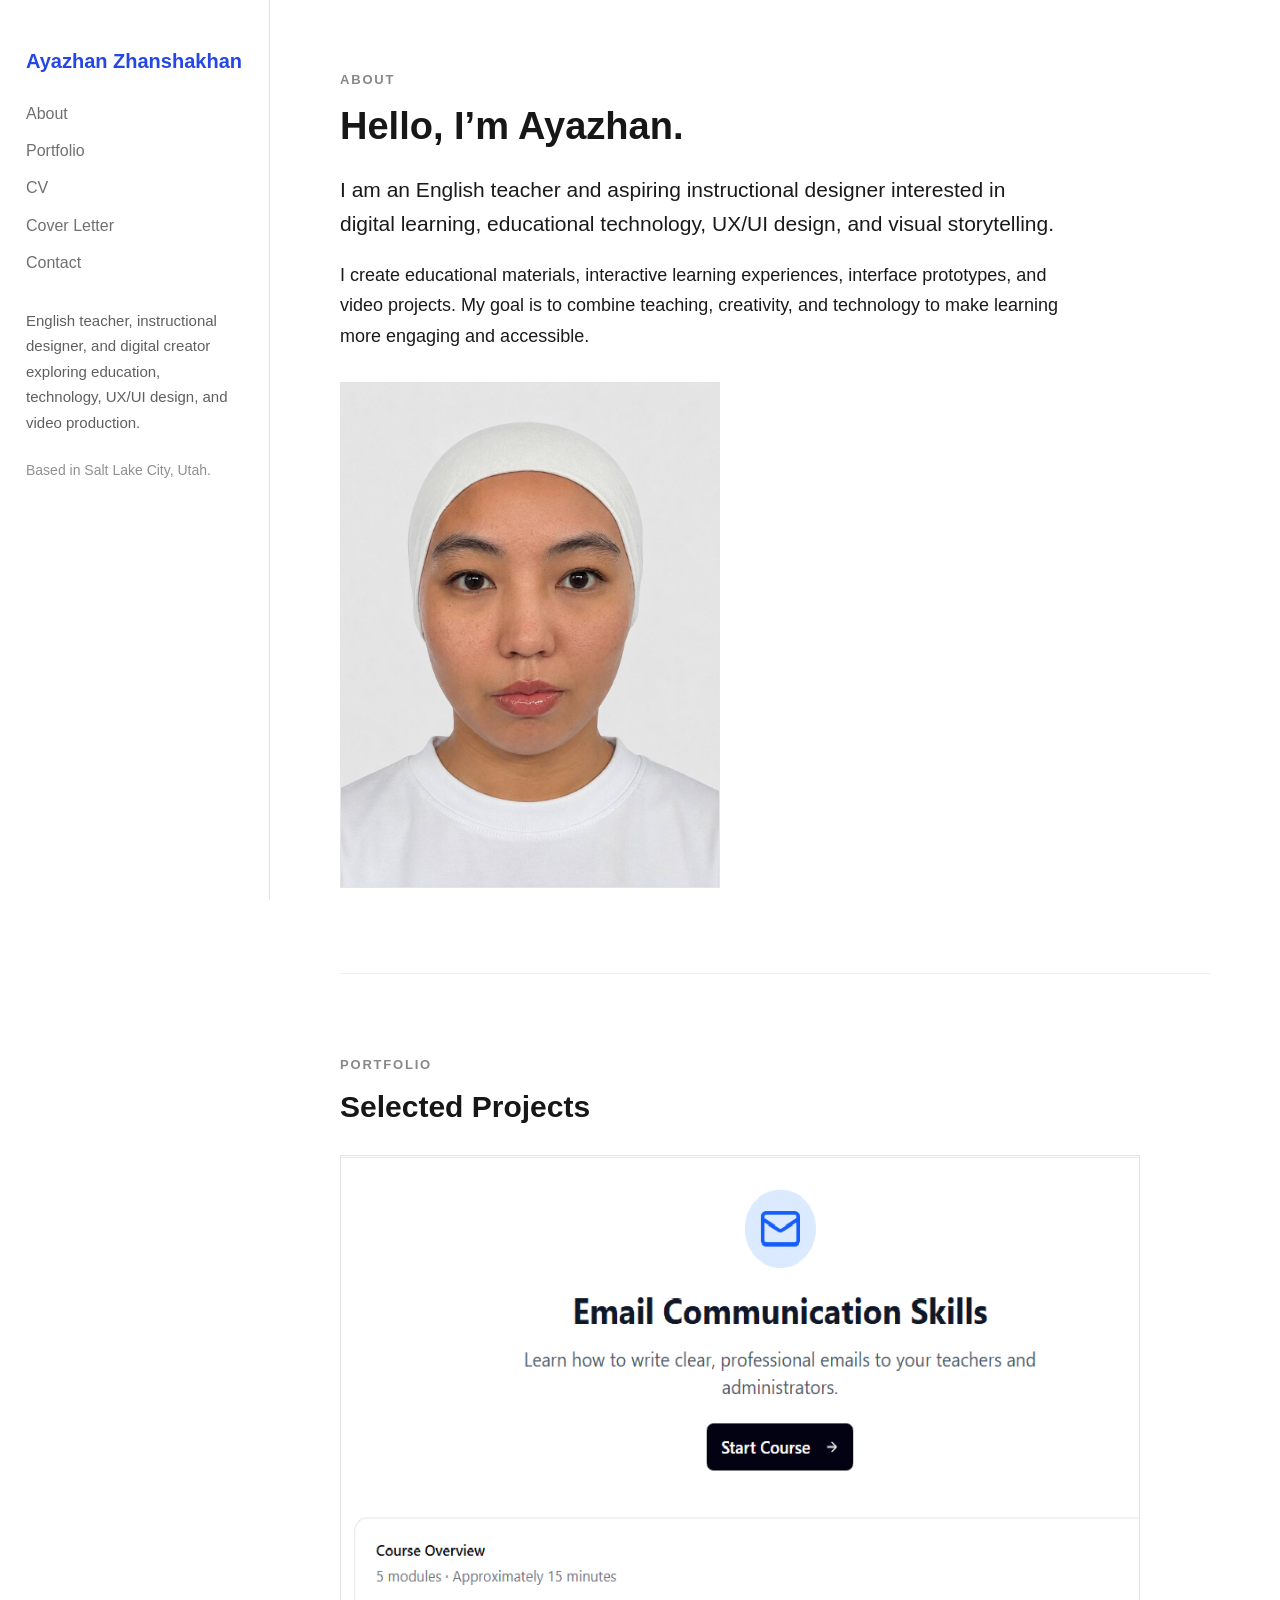
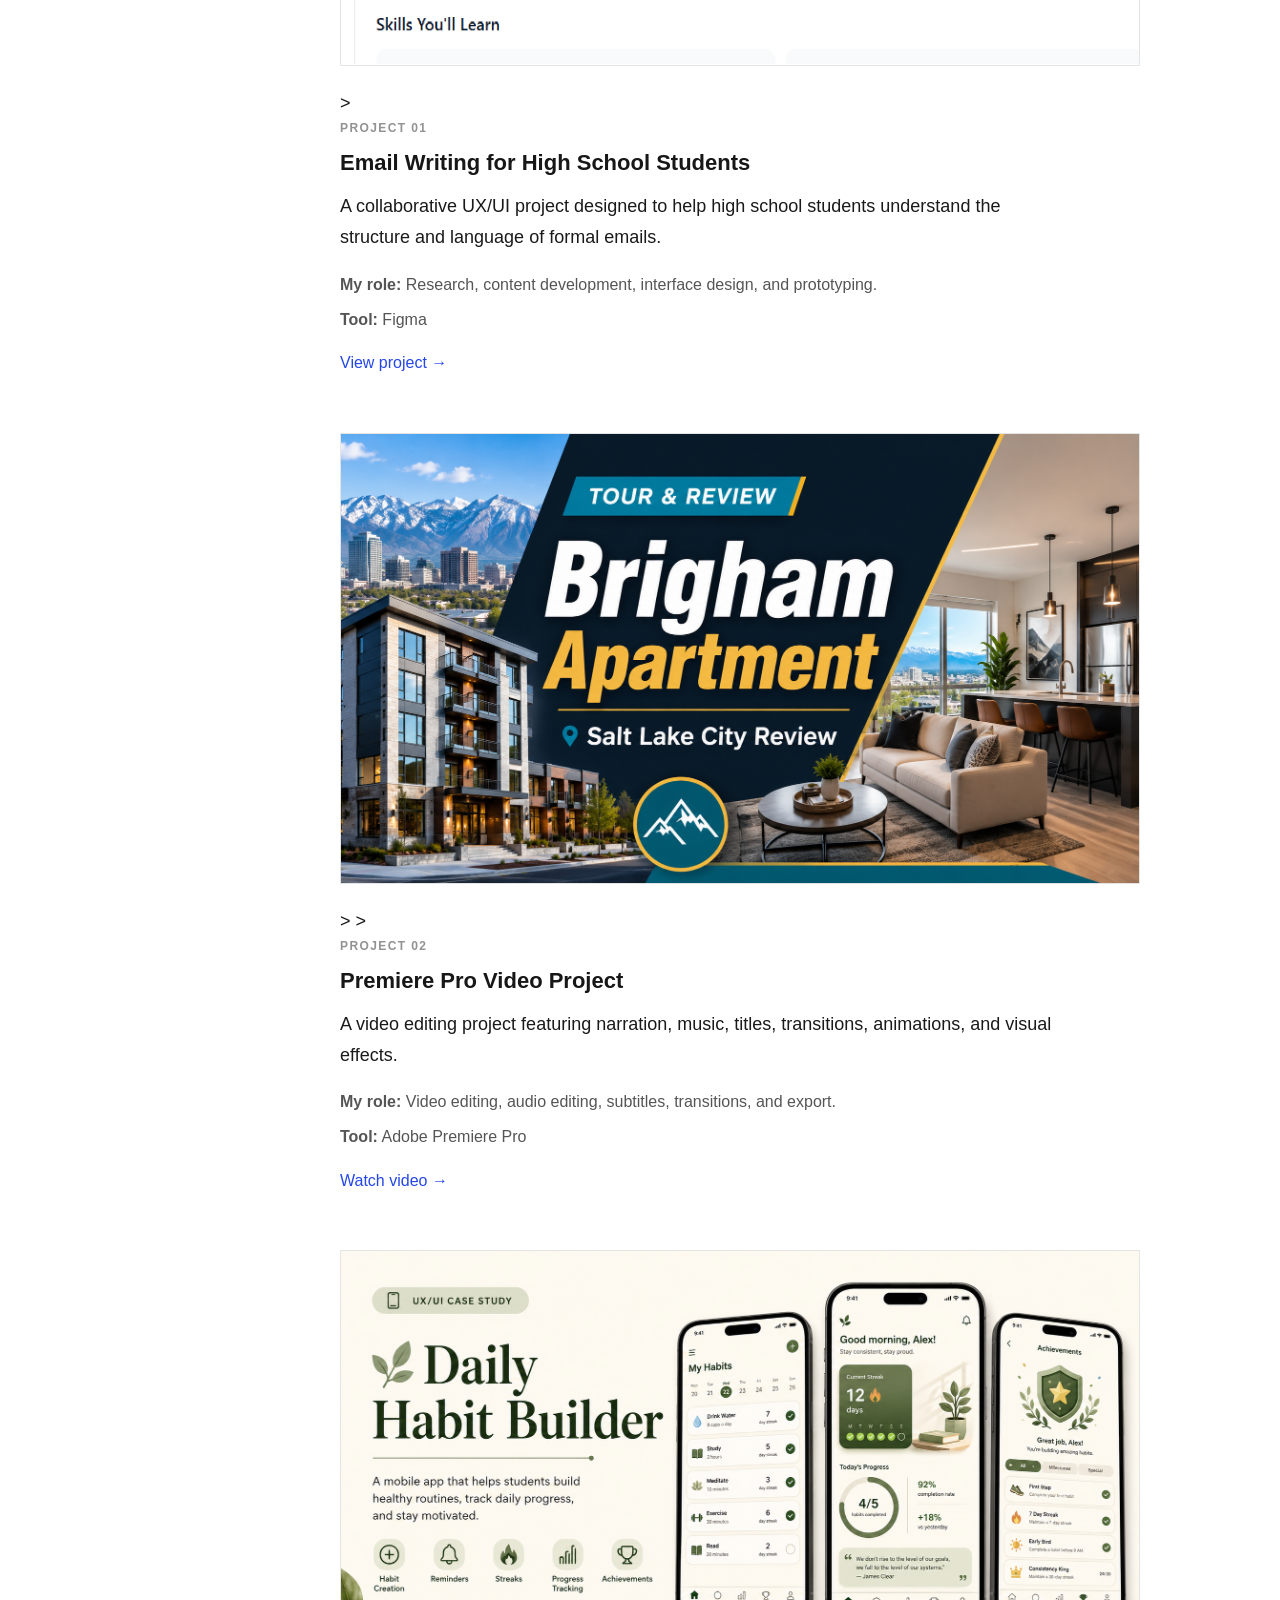
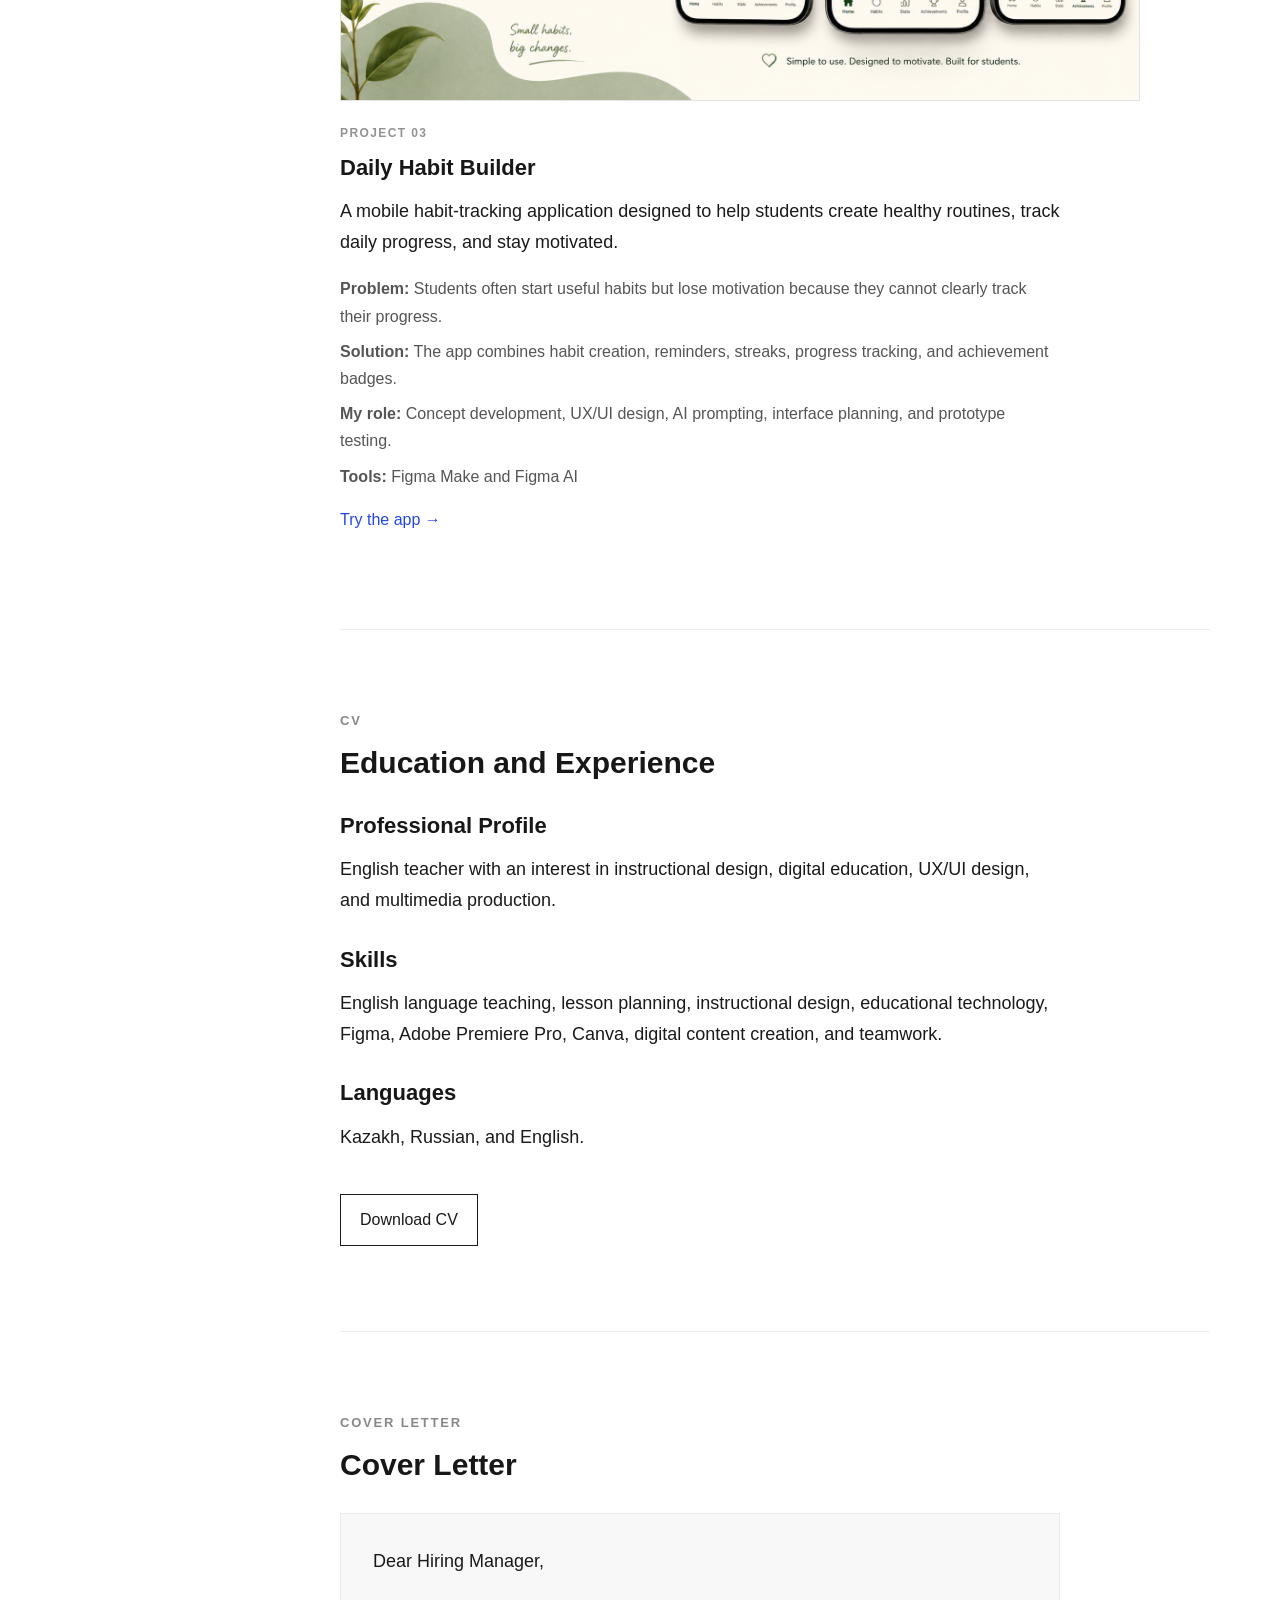
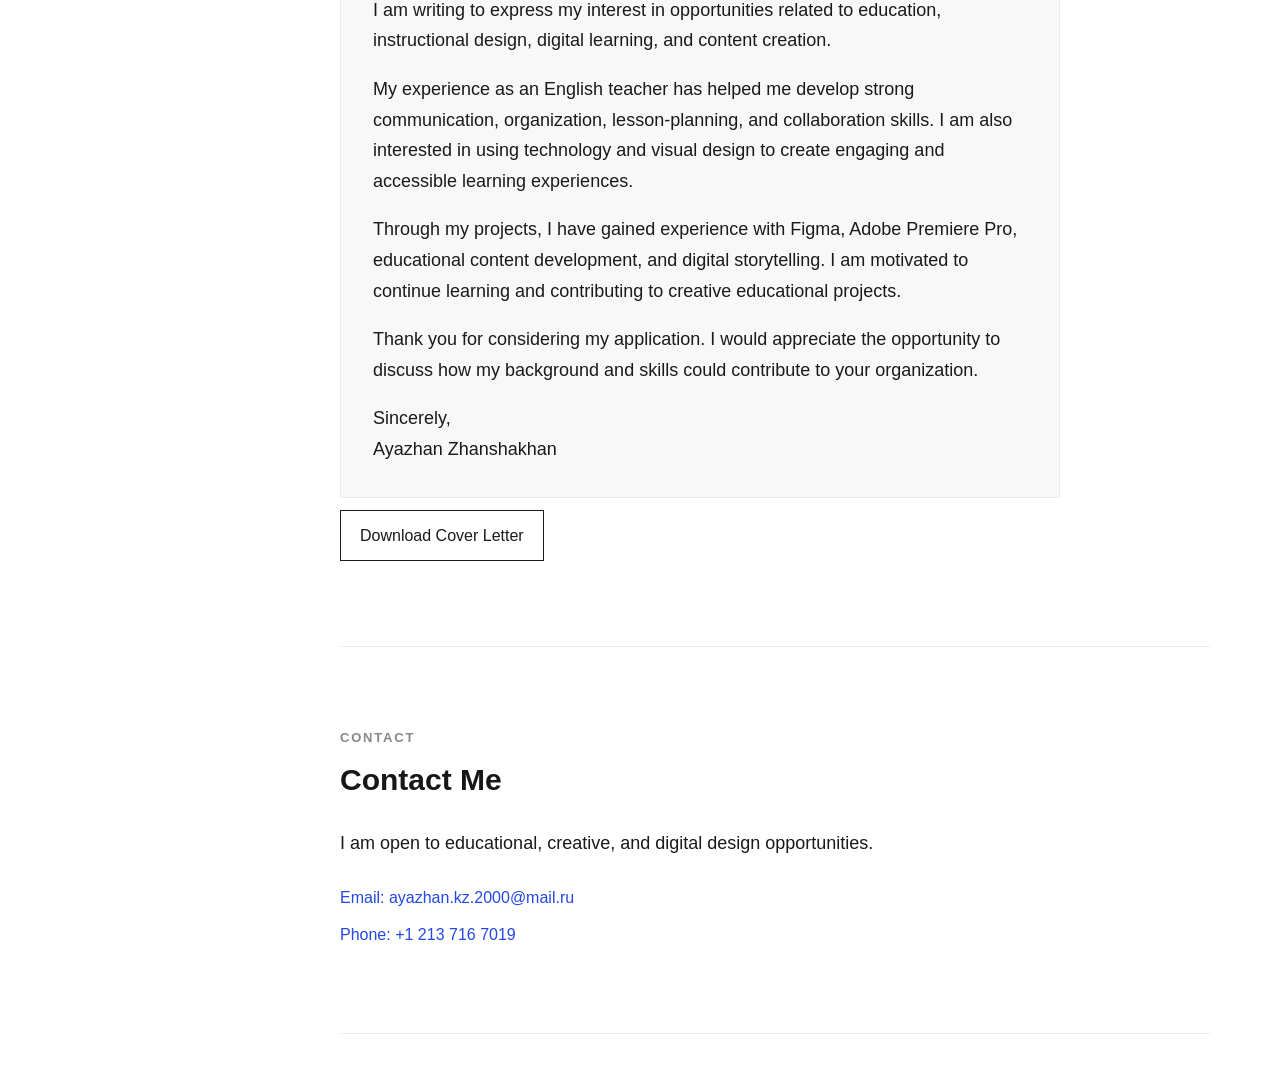
==== commit c0094fca: "index.html" ====
--- a/index.html
+++ b/index.html
@@ -141,15 +141,7 @@
 
           </article>
 
-          <article class="project-card">
-
-            <div class="project-image">
-              Future project image
-            </div>
-
-            <p class="project-number">PROJECT 03</p>
-
-            <article class="project-card">
+        <article class="project-card">
 
   <img
     class="project-cover"
@@ -178,7 +170,7 @@
 
   <p class="project-details">
     <strong>My role:</strong> Concept development, UX/UI design,
-    interface planning, AI prompting, and prototype testing.
+    AI prompting, interface planning, and prototype testing.
   </p>
 
   <p class="project-details">
@@ -195,7 +187,6 @@
   </a>
 
 </article>
-
         </div>
 
       </section>
